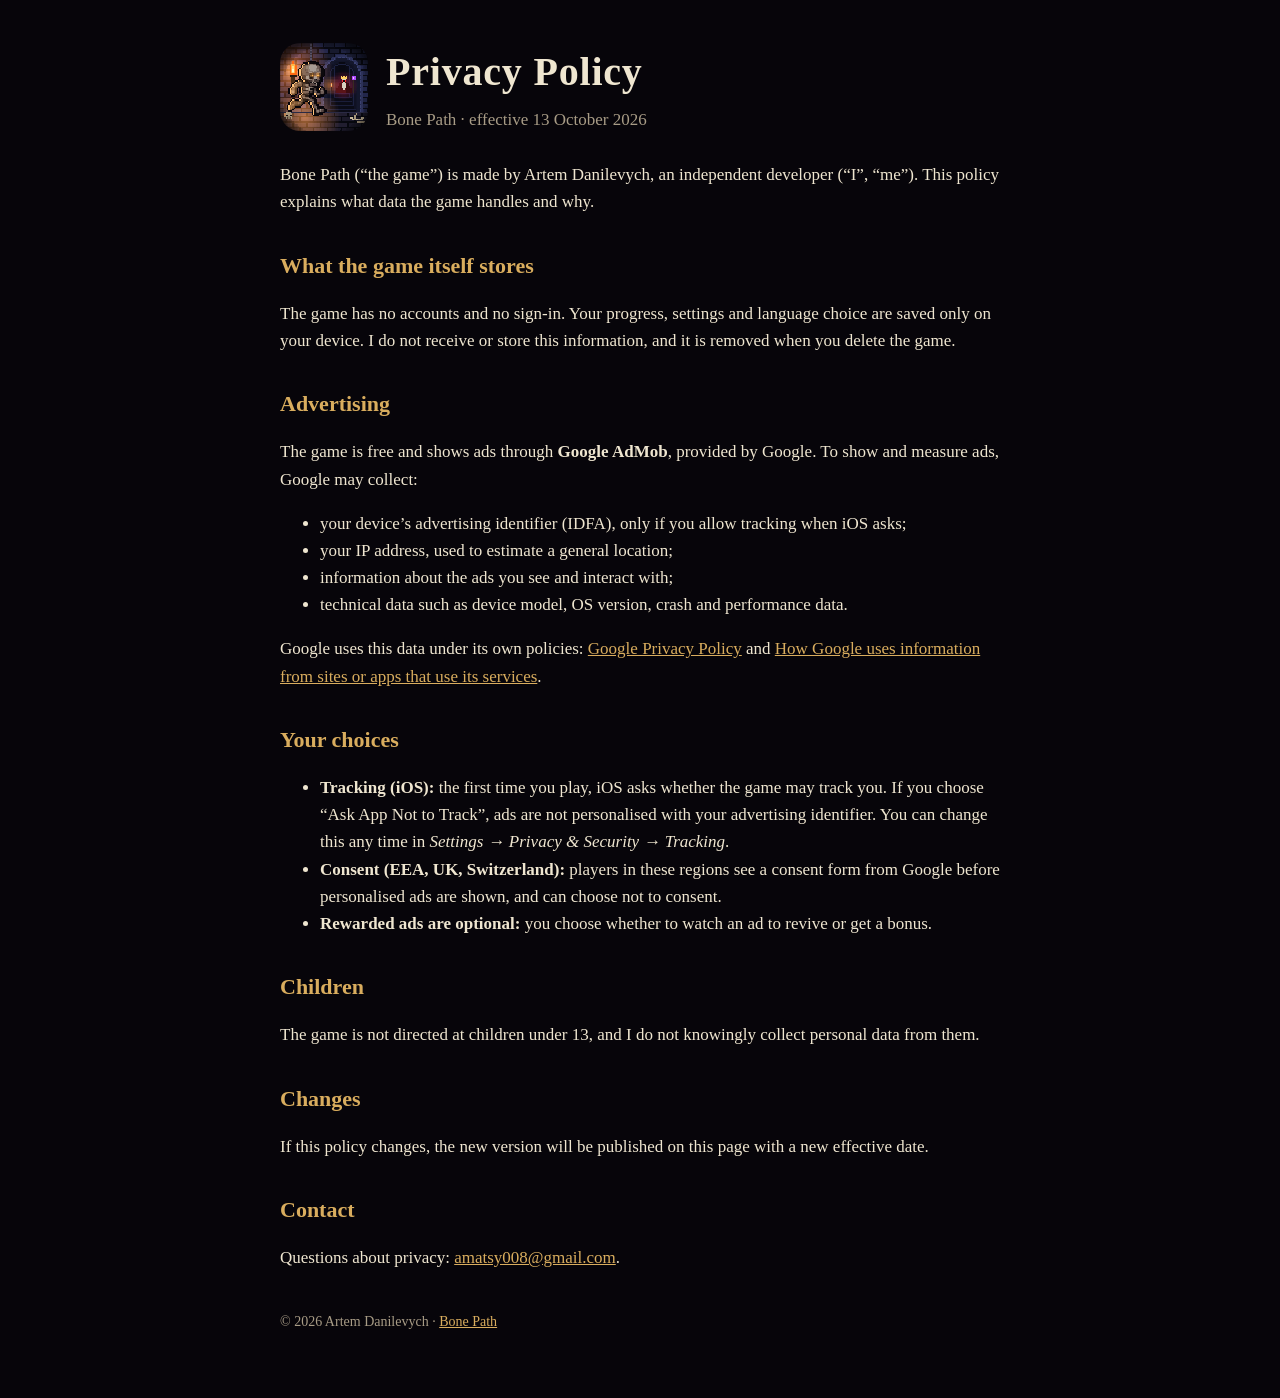
==== privacy.html @ 20202972 "Bone Path site: support page, privacy policy, app-ads.txt" ====
<!doctype html>
<html lang="en"><head><meta charset="utf-8"><meta name="viewport" content="width=device-width,initial-scale=1">
<title>Bone Path — Privacy Policy</title><link rel="icon" href="icon.png"><link rel="stylesheet" href="style.css"></head>
<body><main>
<header><img src="icon.png" alt=""><div><h1>Privacy Policy</h1><p class="sub">Bone Path · effective 13 October 2026</p></div></header>

<p>Bone Path (“the game”) is made by Artem Danilevych, an independent developer (“I”, “me”). This policy explains what data the game handles and why.</p>

<h2>What the game itself stores</h2>
<p>The game has no accounts and no sign-in. Your progress, settings and language choice are saved only on your device. I do not receive or store this information, and it is removed when you delete the game.</p>

<h2>Advertising</h2>
<p>The game is free and shows ads through <strong>Google AdMob</strong>, provided by Google. To show and measure ads, Google may collect:</p>
<ul>
<li>your device’s advertising identifier (IDFA), only if you allow tracking when iOS asks;</li>
<li>your IP address, used to estimate a general location;</li>
<li>information about the ads you see and interact with;</li>
<li>technical data such as device model, OS version, crash and performance data.</li>
</ul>
<p>Google uses this data under its own policies: <a href="https://policies.google.com/privacy">Google Privacy Policy</a> and <a href="https://policies.google.com/technologies/partner-sites">How Google uses information from sites or apps that use its services</a>.</p>

<h2>Your choices</h2>
<ul>
<li><strong>Tracking (iOS):</strong> the first time you play, iOS asks whether the game may track you. If you choose “Ask App Not to Track”, ads are not personalised with your advertising identifier. You can change this any time in <em>Settings → Privacy &amp; Security → Tracking</em>.</li>
<li><strong>Consent (EEA, UK, Switzerland):</strong> players in these regions see a consent form from Google before personalised ads are shown, and can choose not to consent.</li>
<li><strong>Rewarded ads are optional:</strong> you choose whether to watch an ad to revive or get a bonus.</li>
</ul>

<h2>Children</h2>
<p>The game is not directed at children under 13, and I do not knowingly collect personal data from them.</p>

<h2>Changes</h2>
<p>If this policy changes, the new version will be published on this page with a new effective date.</p>

<h2>Contact</h2>
<p>Questions about privacy: <a href="mailto:amatsy008@gmail.com">amatsy008@gmail.com</a>.</p>
<footer>© 2026 Artem Danilevych · <a href="index.html">Bone Path</a></footer>
</main></body></html>
---- style.css ----
:root{--bg:#07050a;--card:#120e18;--ink:#efe6d0;--muted:#a89c86;--gold:#d9ad5e;--line:#2c2434}
*{box-sizing:border-box}body{margin:0;background:var(--bg);color:var(--ink);font:17px/1.6 Georgia,"Times New Roman",serif}
main{max-width:760px;margin:0 auto;padding:40px 20px 64px}a{color:var(--gold)}
header{display:flex;gap:18px;align-items:center;margin-bottom:28px}header img{width:88px;height:88px;border-radius:20px;image-rendering:pixelated}
h1{margin:0;font-size:40px;letter-spacing:.02em}h2{margin:32px 0 8px;font-size:22px;color:var(--gold)}
.sub{color:var(--muted);margin:2px 0 0}.card{background:var(--card);border:1px solid var(--line);border-radius:10px;padding:18px 20px;margin:18px 0}
footer{margin-top:40px;color:var(--muted);font-size:14px}
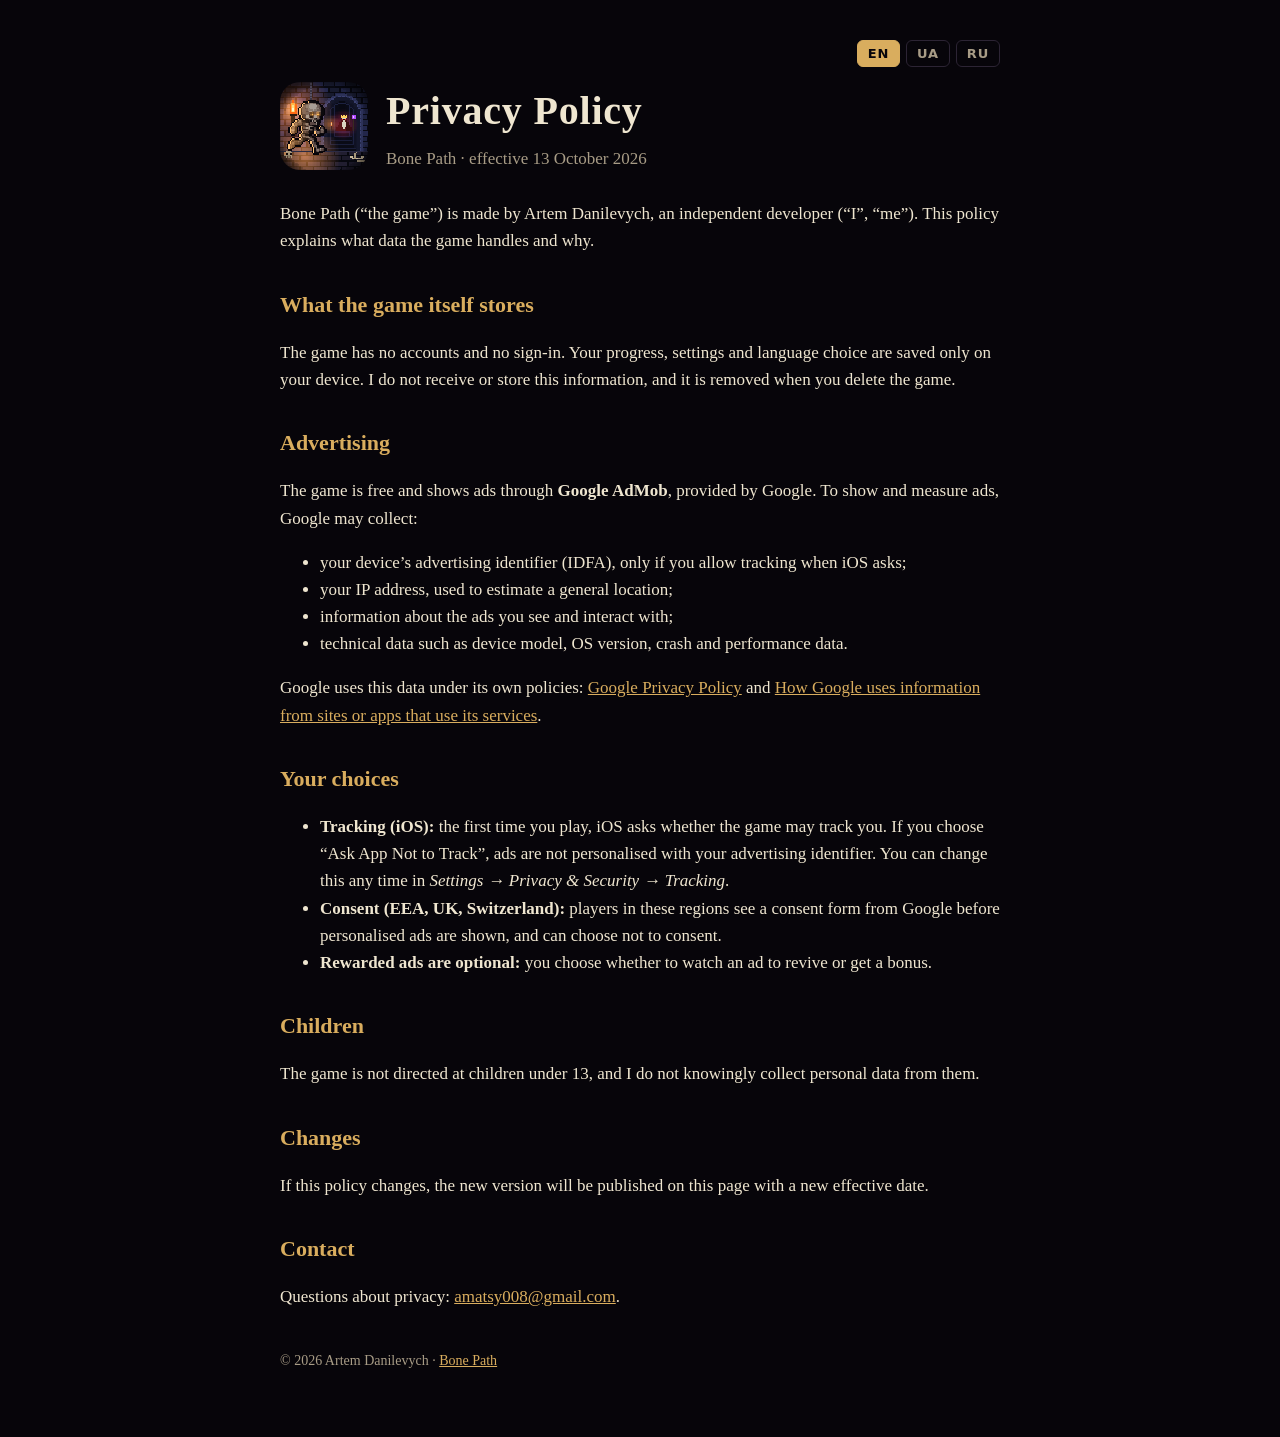
==== commit e6f1ac55: "Privacy policy: add Ukrainian and Russian versions with language switcher" ====
--- a/privacy.html
+++ b/privacy.html
@@ -2,6 +2,8 @@
 <html lang="en"><head><meta charset="utf-8"><meta name="viewport" content="width=device-width,initial-scale=1">
 <title>Bone Path — Privacy Policy</title><link rel="icon" href="icon.png"><link rel="stylesheet" href="style.css"></head>
 <body><main>
+<nav class="lang" aria-label="Language"><a href="#en" data-l="en">EN</a><a href="#uk" data-l="uk">UA</a><a href="#ru" data-l="ru">RU</a></nav>
+<section data-lang="en" lang="en">
 <header><img src="icon.png" alt=""><div><h1>Privacy Policy</h1><p class="sub">Bone Path · effective 13 October 2026</p></div></header>
 
 <p>Bone Path (“the game”) is made by Artem Danilevych, an independent developer (“I”, “me”). This policy explains what data the game handles and why.</p>
@@ -34,5 +36,84 @@
 
 <h2>Contact</h2>
 <p>Questions about privacy: <a href="mailto:amatsy008@gmail.com">amatsy008@gmail.com</a>.</p>
+</section>
+<section data-lang="uk" lang="uk" hidden>
+<header><img src="icon.png" alt=""><div><h1>Політика конфіденційності</h1><p class="sub">Bone Path · чинна з 13 жовтня 2026 року</p></div></header>
+
+<p>Bone Path («гра») створив Артем Данилевич, незалежний розробник («я»). Ця політика пояснює, які дані обробляє гра і навіщо.</p>
+
+<h2>Що зберігає сама гра</h2>
+<p>У грі немає облікових записів і входу. Твій прогрес, налаштування та вибір мови зберігаються лише на твоєму пристрої. Я не отримую й не зберігаю цю інформацію, і вона видаляється разом із грою.</p>
+
+<h2>Реклама</h2>
+<p>Гра безкоштовна й показує рекламу через <strong>Google AdMob</strong> від Google. Щоб показувати та вимірювати рекламу, Google може збирати:</p>
+<ul>
+<li>рекламний ідентифікатор пристрою (IDFA) — лише якщо ти дозволиш відстеження, коли iOS про це запитає;</li>
+<li>IP-адресу, за якою визначається приблизне місцезнаходження;</li>
+<li>інформацію про рекламу, яку ти бачиш і з якою взаємодієш;</li>
+<li>технічні дані: модель пристрою, версію ОС, дані про збої та продуктивність.</li>
+</ul>
+<p>Google використовує ці дані згідно з власними правилами: <a href="https://policies.google.com/privacy?hl=uk">Політика конфіденційності Google</a> та <a href="https://policies.google.com/technologies/partner-sites?hl=uk">Як Google використовує інформацію із сайтів і додатків, що користуються його сервісами</a>.</p>
+
+<h2>Твій вибір</h2>
+<ul>
+<li><strong>Відстеження (iOS):</strong> під час першої гри iOS запитає, чи може гра тебе відстежувати. Якщо вибереш «Попросити не відстежувати», реклама не персоналізуватиметься за рекламним ідентифікатором. Змінити це можна будь-коли в <em>Параметри → Конфіденційність і безпека → Відстеження</em>.</li>
+<li><strong>Згода (ЄЕЗ, Велика Британія, Швейцарія):</strong> гравці з цих регіонів бачать форму згоди від Google перед показом персоналізованої реклами й можуть відмовитися.</li>
+<li><strong>Реклама за винагороду — за бажанням:</strong> ти сам вирішуєш, чи дивитися рекламу, щоб воскреснути або отримати бонус.</li>
+</ul>
+
+<h2>Діти</h2>
+<p>Гра не призначена для дітей молодше 13 років, і я свідомо не збираю їхніх персональних даних.</p>
+
+<h2>Зміни</h2>
+<p>Якщо ця політика зміниться, нова версія з новою датою набрання чинності з’явиться на цій сторінці.</p>
+
+<h2>Контакти</h2>
+<p>Питання щодо конфіденційності: <a href="mailto:amatsy008@gmail.com">amatsy008@gmail.com</a>.</p>
+</section>
+<section data-lang="ru" lang="ru" hidden>
+<header><img src="icon.png" alt=""><div><h1>Политика конфиденциальности</h1><p class="sub">Bone Path · действует с 13 октября 2026 года</p></div></header>
+
+<p>Bone Path («игра») создал Артём Данилевич, независимый разработчик («я»). Эта политика объясняет, какие данные обрабатывает игра и зачем.</p>
+
+<h2>Что хранит сама игра</h2>
+<p>В игре нет учётных записей и входа. Твой прогресс, настройки и выбор языка хранятся только на твоём устройстве. Я не получаю и не храню эту информацию, и она удаляется вместе с игрой.</p>
+
+<h2>Реклама</h2>
+<p>Игра бесплатная и показывает рекламу через <strong>Google AdMob</strong> от Google. Чтобы показывать и измерять рекламу, Google может собирать:</p>
+<ul>
+<li>рекламный идентификатор устройства (IDFA) — только если ты разрешишь отслеживание, когда iOS об этом спросит;</li>
+<li>IP-адрес, по которому определяется примерное местоположение;</li>
+<li>информацию о рекламе, которую ты видишь и с которой взаимодействуешь;</li>
+<li>технические данные: модель устройства, версию ОС, данные о сбоях и производительности.</li>
+</ul>
+<p>Google использует эти данные согласно собственным правилам: <a href="https://policies.google.com/privacy?hl=ru">Политика конфиденциальности Google</a> и <a href="https://policies.google.com/technologies/partner-sites?hl=ru">Как Google использует информацию с сайтов и приложений, которые пользуются его сервисами</a>.</p>
+
+<h2>Твой выбор</h2>
+<ul>
+<li><strong>Отслеживание (iOS):</strong> при первом запуске iOS спросит, может ли игра тебя отслеживать. Если выберешь «Попросить не отслеживать», реклама не будет персонализироваться по рекламному идентификатору. Изменить это можно в любой момент в <em>Настройки → Конфиденциальность и безопасность → Отслеживание</em>.</li>
+<li><strong>Согласие (ЕЭЗ, Великобритания, Швейцария):</strong> игроки из этих регионов видят форму согласия от Google перед показом персонализированной рекламы и могут отказаться.</li>
+<li><strong>Реклама за награду — по желанию:</strong> ты сам решаешь, смотреть ли рекламу, чтобы воскреснуть или получить бонус.</li>
+</ul>
+
+<h2>Дети</h2>
+<p>Игра не предназначена для детей младше 13 лет, и я сознательно не собираю их персональные данные.</p>
+
+<h2>Изменения</h2>
+<p>Если эта политика изменится, новая версия с новой датой вступления в силу появится на этой странице.</p>
+
+<h2>Контакты</h2>
+<p>Вопросы о конфиденциальности: <a href="mailto:amatsy008@gmail.com">amatsy008@gmail.com</a>.</p>
+</section>
 <footer>© 2026 Artem Danilevych · <a href="index.html">Bone Path</a></footer>
-</main></body></html>
+</main>
+<script>
+(function(){var L=['en','uk','ru'],T={en:'Bone Path — Privacy Policy',uk:'Bone Path — Політика конфіденційності',ru:'Bone Path — Политика конфиденциальности'};
+function set(l){if(L.indexOf(l)<0)l='en';document.querySelectorAll('section[data-lang]').forEach(function(s){s.hidden=s.getAttribute('data-lang')!==l});
+document.querySelectorAll('.lang a').forEach(function(a){a.classList.toggle('on',a.getAttribute('data-l')===l)});document.documentElement.lang=l;document.title=T[l];try{localStorage.setItem('bp-lang',l)}catch(e){}}
+function pick(){var h=location.hash.slice(1),q=(location.search.match(/lang=(\w+)/)||[])[1];if(L.indexOf(h)>=0)return h;if(q==='ua')q='uk';if(L.indexOf(q)>=0)return q;
+try{var s=localStorage.getItem('bp-lang');if(s)return s}catch(e){}var n=(navigator.language||'').slice(0,2);return n==='uk'?'uk':n==='ru'?'ru':'en'}
+document.querySelectorAll('.lang a').forEach(function(a){a.addEventListener('click',function(e){e.preventDefault();var l=a.getAttribute('data-l');history.replaceState(null,'','#'+l);set(l)})});
+window.addEventListener('hashchange',function(){set(pick())});set(pick())})();
+</script>
+</body></html>
--- a/style.css
+++ b/style.css
@@ -5,3 +5,7 @@
 h1{margin:0;font-size:40px;letter-spacing:.02em}h2{margin:32px 0 8px;font-size:22px;color:var(--gold)}
 .sub{color:var(--muted);margin:2px 0 0}.card{background:var(--card);border:1px solid var(--line);border-radius:10px;padding:18px 20px;margin:18px 0}
 footer{margin-top:40px;color:var(--muted);font-size:14px}
+
+.lang{display:flex;justify-content:flex-end;gap:6px;margin-bottom:12px}.lang a{font:600 13px/1 system-ui,sans-serif;letter-spacing:.06em;color:var(--muted);text-decoration:none;border:1px solid var(--line);border-radius:6px;padding:6px 10px}.lang a.on{color:var(--bg);background:var(--gold);border-color:var(--gold)}[hidden]{display:none!important}
+header>div{min-width:0}h1{overflow-wrap:anywhere;hyphens:auto}
+@media (max-width:520px){h1{font-size:30px}header img{width:64px;height:64px}}
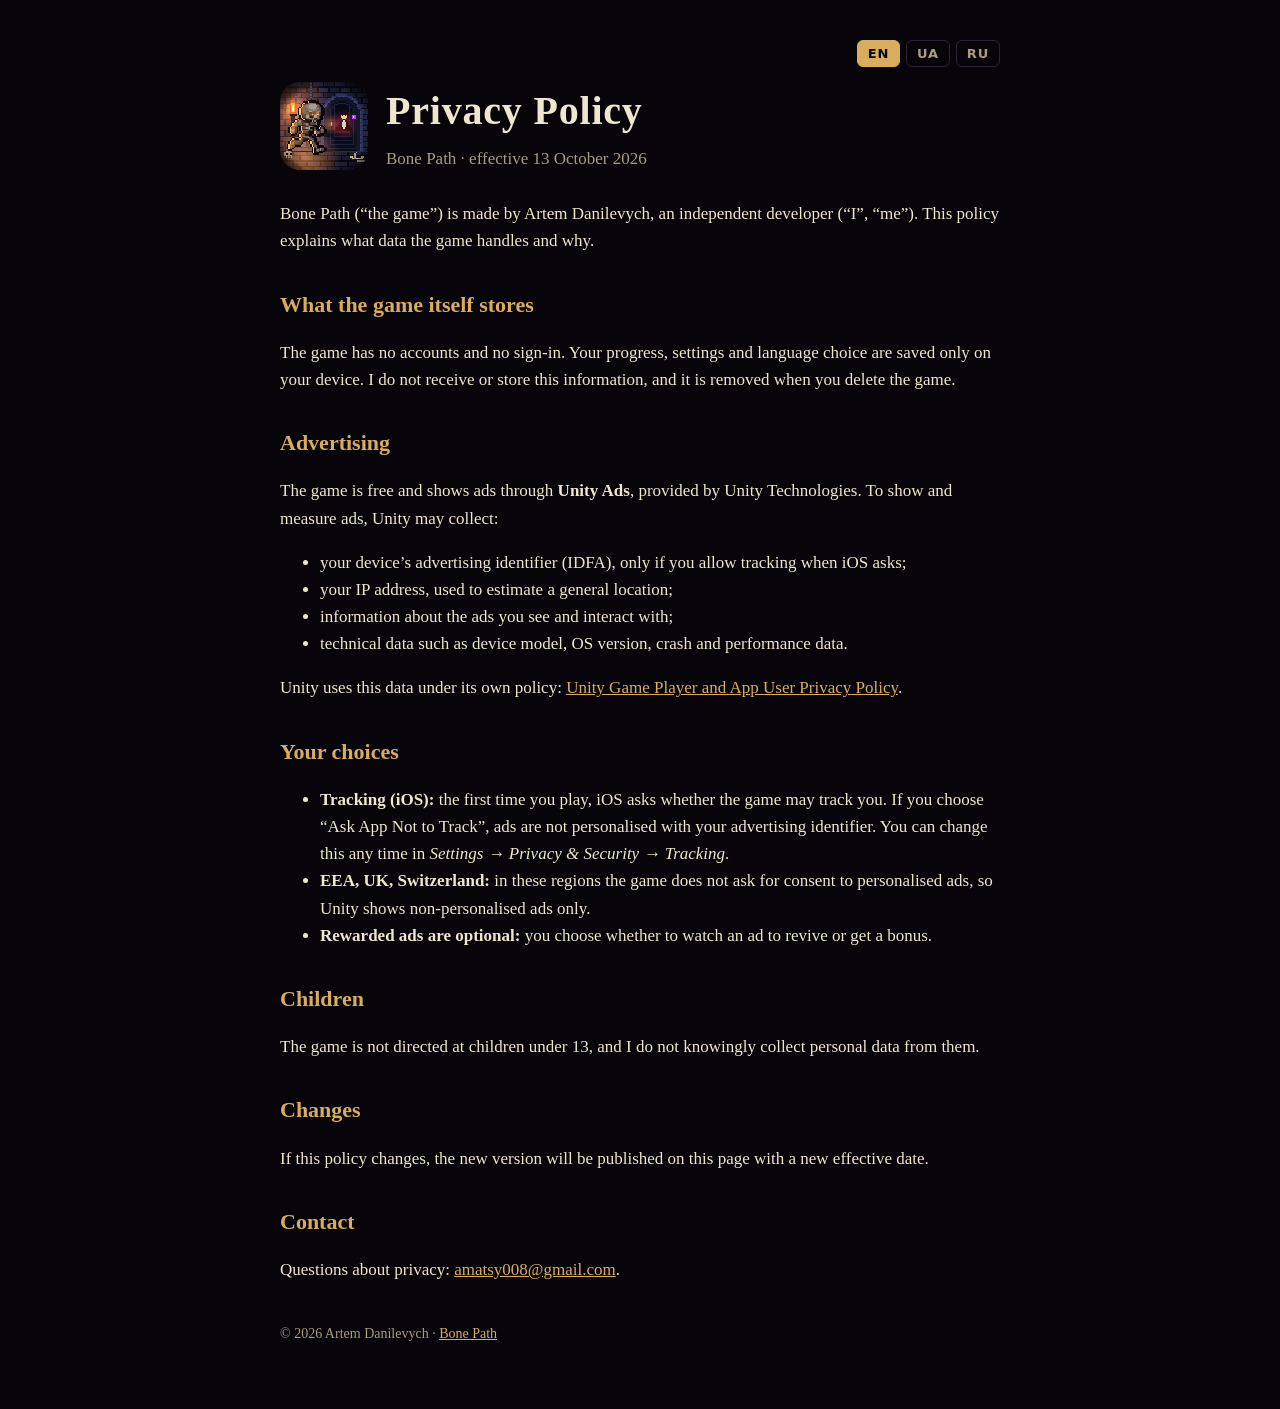
==== commit e30a1c69: "Privacy policy: ads now served by Unity Ads" ====
--- a/privacy.html
+++ b/privacy.html
@@ -12,19 +12,19 @@
 <p>The game has no accounts and no sign-in. Your progress, settings and language choice are saved only on your device. I do not receive or store this information, and it is removed when you delete the game.</p>
 
 <h2>Advertising</h2>
-<p>The game is free and shows ads through <strong>Google AdMob</strong>, provided by Google. To show and measure ads, Google may collect:</p>
+<p>The game is free and shows ads through <strong>Unity Ads</strong>, provided by Unity Technologies. To show and measure ads, Unity may collect:</p>
 <ul>
 <li>your device’s advertising identifier (IDFA), only if you allow tracking when iOS asks;</li>
 <li>your IP address, used to estimate a general location;</li>
 <li>information about the ads you see and interact with;</li>
 <li>technical data such as device model, OS version, crash and performance data.</li>
 </ul>
-<p>Google uses this data under its own policies: <a href="https://policies.google.com/privacy">Google Privacy Policy</a> and <a href="https://policies.google.com/technologies/partner-sites">How Google uses information from sites or apps that use its services</a>.</p>
+<p>Unity uses this data under its own policy: <a href="https://unity.com/legal/game-player-and-app-user-privacy-policy">Unity Game Player and App User Privacy Policy</a>.</p>
 
 <h2>Your choices</h2>
 <ul>
 <li><strong>Tracking (iOS):</strong> the first time you play, iOS asks whether the game may track you. If you choose “Ask App Not to Track”, ads are not personalised with your advertising identifier. You can change this any time in <em>Settings → Privacy &amp; Security → Tracking</em>.</li>
-<li><strong>Consent (EEA, UK, Switzerland):</strong> players in these regions see a consent form from Google before personalised ads are shown, and can choose not to consent.</li>
+<li><strong>EEA, UK, Switzerland:</strong> in these regions the game does not ask for consent to personalised ads, so Unity shows non-personalised ads only.</li>
 <li><strong>Rewarded ads are optional:</strong> you choose whether to watch an ad to revive or get a bonus.</li>
 </ul>
 
@@ -46,19 +46,19 @@
 <p>У грі немає облікових записів і входу. Твій прогрес, налаштування та вибір мови зберігаються лише на твоєму пристрої. Я не отримую й не зберігаю цю інформацію, і вона видаляється разом із грою.</p>
 
 <h2>Реклама</h2>
-<p>Гра безкоштовна й показує рекламу через <strong>Google AdMob</strong> від Google. Щоб показувати та вимірювати рекламу, Google може збирати:</p>
+<p>Гра безкоштовна й показує рекламу через <strong>Unity Ads</strong> від Unity Technologies. Щоб показувати та вимірювати рекламу, Unity може збирати:</p>
 <ul>
 <li>рекламний ідентифікатор пристрою (IDFA) — лише якщо ти дозволиш відстеження, коли iOS про це запитає;</li>
 <li>IP-адресу, за якою визначається приблизне місцезнаходження;</li>
 <li>інформацію про рекламу, яку ти бачиш і з якою взаємодієш;</li>
 <li>технічні дані: модель пристрою, версію ОС, дані про збої та продуктивність.</li>
 </ul>
-<p>Google використовує ці дані згідно з власними правилами: <a href="https://policies.google.com/privacy?hl=uk">Політика конфіденційності Google</a> та <a href="https://policies.google.com/technologies/partner-sites?hl=uk">Як Google використовує інформацію із сайтів і додатків, що користуються його сервісами</a>.</p>
+<p>Unity використовує ці дані згідно з власними правилами: <a href="https://unity.com/legal/game-player-and-app-user-privacy-policy">Політика конфіденційності Unity для гравців і користувачів застосунків</a>.</p>
 
 <h2>Твій вибір</h2>
 <ul>
 <li><strong>Відстеження (iOS):</strong> під час першої гри iOS запитає, чи може гра тебе відстежувати. Якщо вибереш «Попросити не відстежувати», реклама не персоналізуватиметься за рекламним ідентифікатором. Змінити це можна будь-коли в <em>Параметри → Конфіденційність і безпека → Відстеження</em>.</li>
-<li><strong>Згода (ЄЕЗ, Велика Британія, Швейцарія):</strong> гравці з цих регіонів бачать форму згоди від Google перед показом персоналізованої реклами й можуть відмовитися.</li>
+<li><strong>ЄЕЗ, Велика Британія, Швейцарія:</strong> у цих регіонах гра не запитує згоди на персоналізовану рекламу, тому Unity показує лише неперсоналізовану рекламу.</li>
 <li><strong>Реклама за винагороду — за бажанням:</strong> ти сам вирішуєш, чи дивитися рекламу, щоб воскреснути або отримати бонус.</li>
 </ul>
 
@@ -80,19 +80,19 @@
 <p>В игре нет учётных записей и входа. Твой прогресс, настройки и выбор языка хранятся только на твоём устройстве. Я не получаю и не храню эту информацию, и она удаляется вместе с игрой.</p>
 
 <h2>Реклама</h2>
-<p>Игра бесплатная и показывает рекламу через <strong>Google AdMob</strong> от Google. Чтобы показывать и измерять рекламу, Google может собирать:</p>
+<p>Игра бесплатная и показывает рекламу через <strong>Unity Ads</strong> от Unity Technologies. Чтобы показывать и измерять рекламу, Unity может собирать:</p>
 <ul>
 <li>рекламный идентификатор устройства (IDFA) — только если ты разрешишь отслеживание, когда iOS об этом спросит;</li>
 <li>IP-адрес, по которому определяется примерное местоположение;</li>
 <li>информацию о рекламе, которую ты видишь и с которой взаимодействуешь;</li>
 <li>технические данные: модель устройства, версию ОС, данные о сбоях и производительности.</li>
 </ul>
-<p>Google использует эти данные согласно собственным правилам: <a href="https://policies.google.com/privacy?hl=ru">Политика конфиденциальности Google</a> и <a href="https://policies.google.com/technologies/partner-sites?hl=ru">Как Google использует информацию с сайтов и приложений, которые пользуются его сервисами</a>.</p>
+<p>Unity использует эти данные согласно собственным правилам: <a href="https://unity.com/legal/game-player-and-app-user-privacy-policy">Политика конфиденциальности Unity для игроков и пользователей приложений</a>.</p>
 
 <h2>Твой выбор</h2>
 <ul>
 <li><strong>Отслеживание (iOS):</strong> при первом запуске iOS спросит, может ли игра тебя отслеживать. Если выберешь «Попросить не отслеживать», реклама не будет персонализироваться по рекламному идентификатору. Изменить это можно в любой момент в <em>Настройки → Конфиденциальность и безопасность → Отслеживание</em>.</li>
-<li><strong>Согласие (ЕЭЗ, Великобритания, Швейцария):</strong> игроки из этих регионов видят форму согласия от Google перед показом персонализированной рекламы и могут отказаться.</li>
+<li><strong>ЕЭЗ, Великобритания, Швейцария:</strong> в этих регионах игра не запрашивает согласия на персонализированную рекламу, поэтому Unity показывает только неперсонализированную рекламу.</li>
 <li><strong>Реклама за награду — по желанию:</strong> ты сам решаешь, смотреть ли рекламу, чтобы воскреснуть или получить бонус.</li>
 </ul>
 
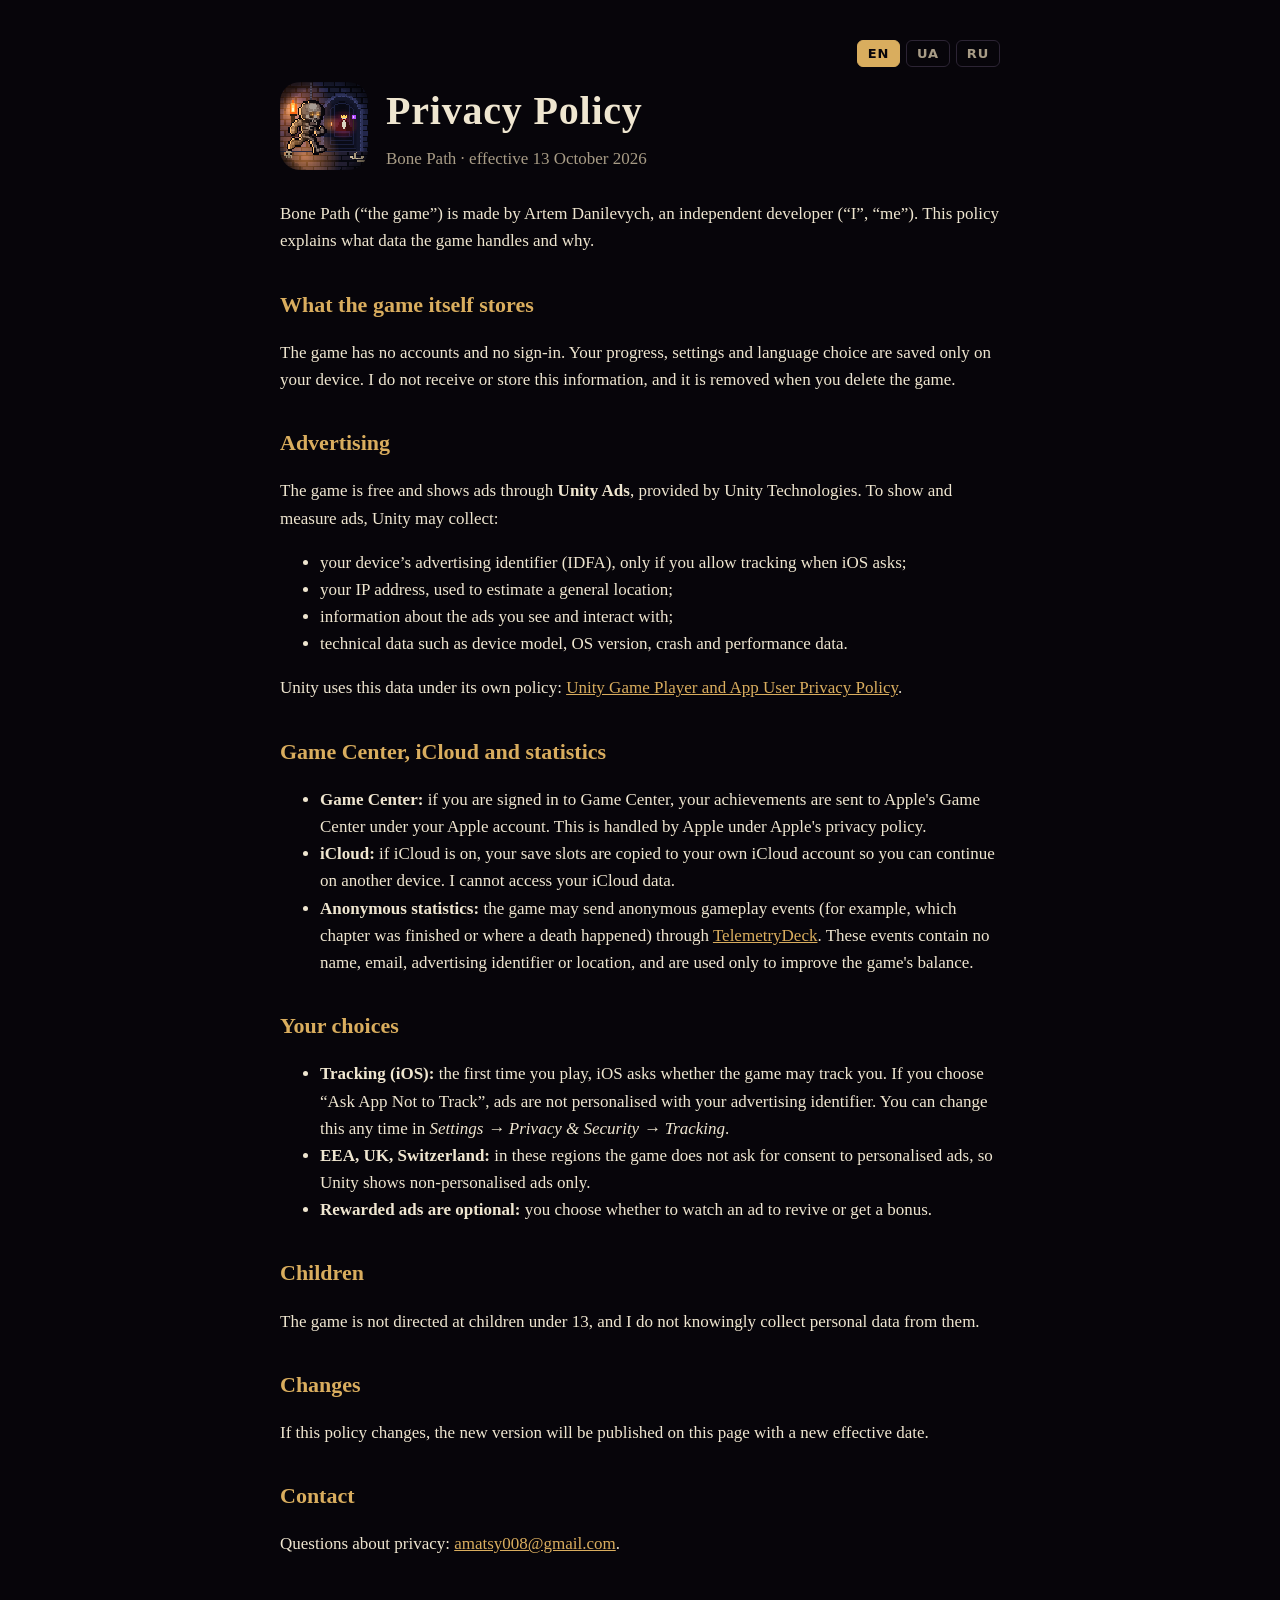
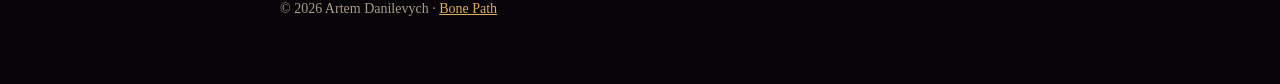
==== commit aa74a95e: "Privacy policy: Game Center, iCloud saves, anonymous statistics" ====
--- a/privacy.html
+++ b/privacy.html
@@ -20,6 +20,13 @@
 <li>technical data such as device model, OS version, crash and performance data.</li>
 </ul>
 <p>Unity uses this data under its own policy: <a href="https://unity.com/legal/game-player-and-app-user-privacy-policy">Unity Game Player and App User Privacy Policy</a>.</p>
+
+<h2>Game Center, iCloud and statistics</h2>
+<ul>
+<li><strong>Game Center:</strong> if you are signed in to Game Center, your achievements are sent to Apple's Game Center under your Apple account. This is handled by Apple under Apple's privacy policy.</li>
+<li><strong>iCloud:</strong> if iCloud is on, your save slots are copied to your own iCloud account so you can continue on another device. I cannot access your iCloud data.</li>
+<li><strong>Anonymous statistics:</strong> the game may send anonymous gameplay events (for example, which chapter was finished or where a death happened) through <a href="https://telemetrydeck.com/privacy/">TelemetryDeck</a>. These events contain no name, email, advertising identifier or location, and are used only to improve the game's balance.</li>
+</ul>
 
 <h2>Your choices</h2>
 <ul>
@@ -55,6 +62,13 @@
 </ul>
 <p>Unity використовує ці дані згідно з власними правилами: <a href="https://unity.com/legal/game-player-and-app-user-privacy-policy">Політика конфіденційності Unity для гравців і користувачів застосунків</a>.</p>
 
+<h2>Game Center, iCloud і статистика</h2>
+<ul>
+<li><strong>Game Center:</strong> якщо ти увійшов у Game Center, досягнення надсилаються в Game Center від Apple під твоїм обліковим записом Apple. Цим займається Apple згідно з власною політикою конфіденційності.</li>
+<li><strong>iCloud:</strong> якщо iCloud увімкнено, слоти збережень копіюються у твій власний iCloud, щоб продовжити гру на іншому пристрої. Я не маю доступу до твоїх даних в iCloud.</li>
+<li><strong>Анонімна статистика:</strong> гра може надсилати анонімні ігрові події (наприклад, який розділ пройдено чи де стався програш) через <a href="https://telemetrydeck.com/privacy/">TelemetryDeck</a>. Ці події не містять імені, пошти, рекламного ідентифікатора чи місцезнаходження й використовуються лише для покращення балансу гри.</li>
+</ul>
+
 <h2>Твій вибір</h2>
 <ul>
 <li><strong>Відстеження (iOS):</strong> під час першої гри iOS запитає, чи може гра тебе відстежувати. Якщо вибереш «Попросити не відстежувати», реклама не персоналізуватиметься за рекламним ідентифікатором. Змінити це можна будь-коли в <em>Параметри → Конфіденційність і безпека → Відстеження</em>.</li>
@@ -89,6 +103,13 @@
 </ul>
 <p>Unity использует эти данные согласно собственным правилам: <a href="https://unity.com/legal/game-player-and-app-user-privacy-policy">Политика конфиденциальности Unity для игроков и пользователей приложений</a>.</p>
 
+<h2>Game Center, iCloud и статистика</h2>
+<ul>
+<li><strong>Game Center:</strong> если ты вошёл в Game Center, достижения отправляются в Game Center от Apple под твоей учётной записью Apple. Этим занимается Apple согласно собственной политике конфиденциальности.</li>
+<li><strong>iCloud:</strong> если iCloud включён, слоты сохранений копируются в твой собственный iCloud, чтобы продолжить игру на другом устройстве. У меня нет доступа к твоим данным в iCloud.</li>
+<li><strong>Анонимная статистика:</strong> игра может отправлять анонимные игровые события (например, какая глава пройдена или где произошёл проигрыш) через <a href="https://telemetrydeck.com/privacy/">TelemetryDeck</a>. Эти события не содержат имени, почты, рекламного идентификатора или местоположения и используются только для улучшения баланса игры.</li>
+</ul>
+
 <h2>Твой выбор</h2>
 <ul>
 <li><strong>Отслеживание (iOS):</strong> при первом запуске iOS спросит, может ли игра тебя отслеживать. Если выберешь «Попросить не отслеживать», реклама не будет персонализироваться по рекламному идентификатору. Изменить это можно в любой момент в <em>Настройки → Конфиденциальность и безопасность → Отслеживание</em>.</li>
